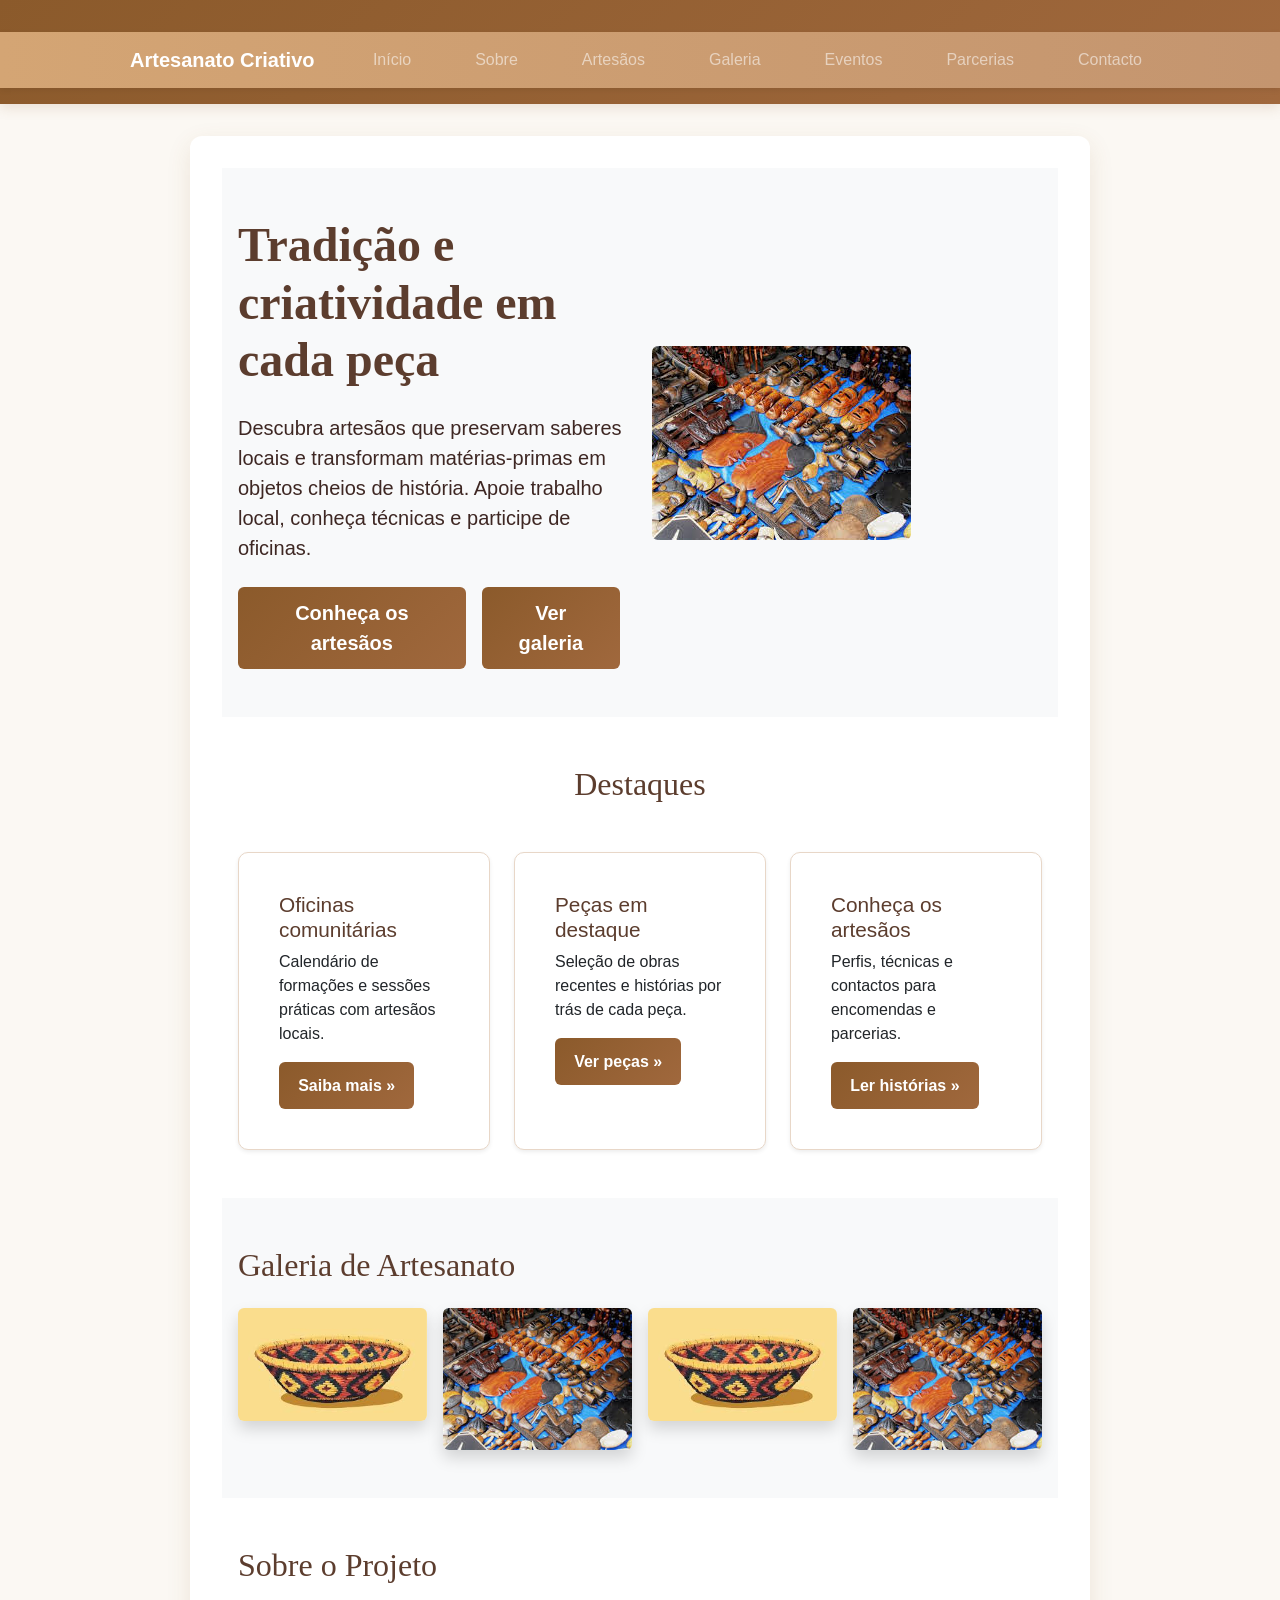
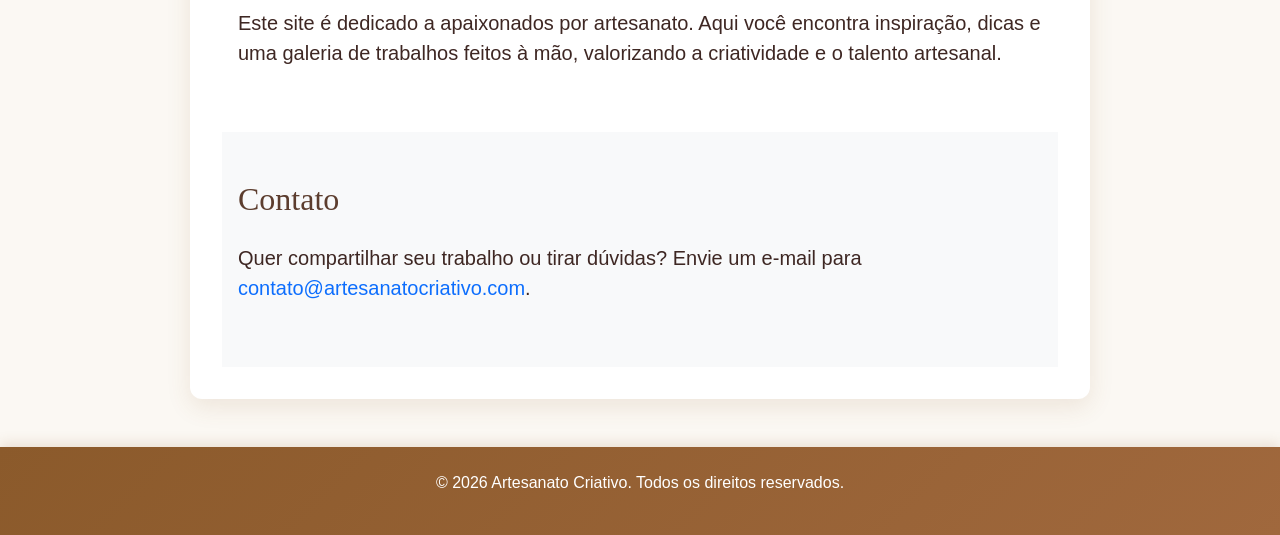
==== index.html @ c6c79a0e "bom" ====
<!DOCTYPE html>
<html lang="pt-BR">
<head>
    <meta charset="UTF-8">
    <meta name="viewport" content="width=device-width, initial-scale=1.0">
    <title>Artesanato Criativo</title>
    <link href="https://cdn.jsdelivr.net/npm/bootstrap@5.3.0/dist/css/bootstrap.min.css" rel="stylesheet">
    <link rel="stylesheet" href="css/style.css">
</head>
<body>
    <header>
        <nav class="navbar navbar-expand-lg navbar-dark bg-dark">
            <div class="container">
                <a class="navbar-brand fw-bold" href="index.html"> Artesanato Criativo</a>
                <button class="navbar-toggler" type="button" data-bs-toggle="collapse" data-bs-target="#navbarNav" aria-controls="navbarNav" aria-expanded="false" aria-label="Toggle navigation">
                    <span class="navbar-toggler-icon"></span>
                </button>
                <div class="collapse navbar-collapse" id="navbarNav">
                    <ul class="navbar-nav ms-auto">
                        <li class="nav-item"><a class="nav-link" href="index.html">Início</a></li>
                        <li class="nav-item"><a class="nav-link" href="about.html">Sobre</a></li>
                        <li class="nav-item"><a class="nav-link" href="artisans.html">Artesãos</a></li>
                        <li class="nav-item"><a class="nav-link" href="gallery.html">Galeria</a></li>
                        <li class="nav-item"><a class="nav-link" href="events.html">Eventos</a></li>
                        <li class="nav-item"><a class="nav-link" href="partners.html">Parcerias</a></li>
                        <li class="nav-item"><a class="nav-link" href="contact.html">Contacto</a></li>
                    </ul>
                </div>
            </div>
        </nav>
    </header>

    <main>
        <section class="py-5 bg-light">
            <div class="container">
                <div class="row align-items-center">
                    <div class="col-lg-6">
                        <h2 class="display-5 fw-bold mb-4">Tradição e criatividade em cada peça</h2>
                        <p class="lead mb-4">Descubra artesãos que preservam saberes locais e transformam matérias‑primas em objetos cheios de história. Apoie trabalho local, conheça técnicas e participe de oficinas.</p>
                        <div class="d-grid gap-2 d-sm-flex">
                            <a class="btn btn-primary btn-lg px-4" href="artisans.html">Conheça os artesãos</a>
                            <a class="btn btn-outline-secondary btn-lg px-4" href="gallery.html">Ver galeria</a>
                        </div>
                    </div>
                    <div class="col-lg-6">
                        <img src="img/imag4.jfif" alt="Artesã trabalhando com fibras naturais" class="img-fluid rounded">
                    </div>
                </div>
            </div>
        </section>

        <section class="py-5">
            <div class="container">
                <h2 class="text-center mb-5">Destaques</h2>
                <div class="row g-4">
                    <div class="col-md-4">
                        <div class="card h-100 shadow-sm">
                            <div class="card-body">
                                <h3 class="card-title">Oficinas comunitárias</h3>
                                <p class="card-text">Calendário de formações e sessões práticas com artesãos locais.</p>
                                <a href="events.html" class="btn btn-primary">Saiba mais »</a>
                            </div>
                        </div>
                    </div>
                    <div class="col-md-4">
                        <div class="card h-100 shadow-sm">
                            <div class="card-body">
                                <h3 class="card-title">Peças em destaque</h3>
                                <p class="card-text">Seleção de obras recentes e histórias por trás de cada peça.</p>
                                <a href="gallery.html" class="btn btn-primary">Ver peças »</a>
                            </div>
                        </div>
                    </div>
                    <div class="col-md-4">
                        <div class="card h-100 shadow-sm">
                            <div class="card-body">
                                <h3 class="card-title">Conheça os artesãos</h3>
                                <p class="card-text">Perfis, técnicas e contactos para encomendas e parcerias.</p>
                                <a href="artisans.html" class="btn btn-primary">Ler histórias »</a>
                            </div>
                        </div>
                    </div>
                </div>
            </div>
        </section>

        <section id="galeria" class="py-5 bg-light">
            <div class="container">
                <h2 class="mb-4">Galeria de Artesanato</h2>
                <div class="row g-3">
                    <div class="col-md-6 col-lg-3">
                        <img src="img/imag3.jfif" alt="Peça artesanal 1" class="img-fluid rounded shadow">
                    </div>
                    <div class="col-md-6 col-lg-3">
                        <img src="img/imag4.jfif" alt="Peça artesanal 2" class="img-fluid rounded shadow">
                    </div>
                    <div class="col-md-6 col-lg-3">
                        <img src="img/imag3.jfif" alt="Peça artesanal 3" class="img-fluid rounded shadow">
                    </div>
                    <div class="col-md-6 col-lg-3">
                        <img src="img/imag4.jfif" alt="Peça artesanal 4" class="img-fluid rounded shadow">
                    </div>
                </div>
            </div>
        </section>

        <section id="sobre" class="py-5">
            <div class="container">
                <h2 class="mb-4">Sobre o Projeto</h2>
                <p class="lead">Este site é dedicado a apaixonados por artesanato. Aqui você encontra inspiração, dicas e uma galeria de trabalhos feitos à mão, valorizando a criatividade e o talento artesanal.</p>
            </div>
        </section>

        <section id="contato" class="py-5 bg-light">
            <div class="container">
                <h2 class="mb-4">Contato</h2>
                <p class="lead">Quer compartilhar seu trabalho ou tirar dúvidas? Envie um e-mail para <a href="mailto:contato@artesanatocriativo.com" class="text-decoration-none">contato@artesanatocriativo.com</a>.</p>
            </div>
        </section>
    </main>
    
    <footer class="bg-dark text-white text-center py-4 mt-5">
        <div class="container">
            <p>&copy; 2026 Artesanato Criativo. Todos os direitos reservados.</p>
        </div>
    </footer>

    <script src="https://cdn.jsdelivr.net/npm/bootstrap@5.3.0/dist/js/bootstrap.bundle.min.js"></script>
</body>
</html>
---- css/style.css ----
body {
    font-family: 'Segoe UI', Tahoma, Geneva, Verdana, sans-serif;
    background: #FBF8F3;
    margin: 0;
    padding: 0;
    color: #3E2723;
}

header {
    background: linear-gradient(135deg, #8B5A2B 0%, #A0683D 100%);
    color: #fff;
    padding: 2rem 0 1rem 0;
    text-align: center;
    box-shadow: 0 4px 12px rgba(139, 90, 43, 0.15);
}

nav {
    background: linear-gradient(to right, #D4A574, #C4956F);
    padding: 1rem 0;
    text-align: center;
    box-shadow: 0 2px 6px rgba(0,0,0,0.08);
}

nav a {
    color: #3E2723;
    text-decoration: none;
    margin: 0 1.5rem;
    font-weight: 600;
    font-size: 1rem;
    transition: color 0.3s ease;
}

nav a:hover {
    color: #C85A54;
}

main {
    max-width: 900px;
    margin: 2rem auto;
    background: #FFF;
    border-radius: 12px;
    box-shadow: 0 8px 24px rgba(139, 90, 43, 0.12);
    padding: 2rem;
}

h1, h2 {
    font-family: 'Brush Script MT', cursive;
    color: #5C3D2E;
}

h3, h4 {
    color: #6D4C41;
}

.gallery {
    display: flex;
    flex-wrap: wrap;
    gap: 1.5rem;
    justify-content: center;
    margin-top: 2rem;
}

.gallery img {
    width: 180px;
    height: 120px;
    object-fit: cover;
    border-radius: 10px;
    box-shadow: 0 4px 12px rgba(139, 90, 43, 0.15);
    transition: all 0.3s ease;
}

.gallery img:hover {
    transform: scale(1.08);
    box-shadow: 0 8px 20px rgba(139, 90, 43, 0.25);
}
footer {
    background: linear-gradient(135deg, #8B5A2B 0%, #A0683D 100%);
    color: #fff;
    text-align: center;
    padding: 2rem 0;
    margin-top: 3rem;
    font-size: 1rem;
    box-shadow: 0 -4px 12px rgba(139, 90, 43, 0.15);
}

ul li a:hover{
    color: #C85A54;
    background-color: transparent;
}

/* Layout container usado nas páginas */
.container {
    max-width: 1100px;
    margin: 0 auto;
    padding: 0 1rem;
}

/* Hero (seção inicial) */
.hero {
    display: flex;
    gap: 2.5rem;
    align-items: center;
    padding: 2.5rem 0;
}
.hero-content h2 {
    margin: 0 0 0.75rem 0;
    font-size: 2.2rem;
    color: #5C3D2E;
}
.hero-content p {
    margin: 0.75rem 0 1.5rem 0;
    color: #6D4C41;
    line-height: 1.6;
    font-size: 1.05rem;
}
.hero-figure img {
    width: 420px;
    max-width: 40vw;
    height: auto;
    border-radius: 12px;
    box-shadow: 0 8px 24px rgba(139, 90, 43, 0.2);
    transition: transform 0.3s ease;
}
.hero-figure img:hover {
    transform: scale(1.02);
}

/* Botões */
.btn {
    display: inline-block;
    background: linear-gradient(135deg, #8B5A2B, #A0683D);
    color: #fff;
    padding: 0.7rem 1.2rem;
    border-radius: 6px;
    text-decoration: none;
    margin-right: 0.5rem;
    font-weight: 600;
    transition: all 0.3s ease;
    border: none;
    cursor: pointer;
}
.btn:hover { 
    transform: translateY(-2px);
    box-shadow: 0 6px 16px rgba(139, 90, 43, 0.25);
}
.btn-secondary {
    display: inline-block;
    background: transparent;
    color: #8B5A2B;
    border: 2.5px solid #8B5A2B;
    padding: 0.6rem 1.1rem;
    border-radius: 6px;
    text-decoration: none;
    font-weight: 600;
    transition: all 0.3s ease;
}
.btn-secondary:hover { 
    background: #8B5A2B;
    color: #fff;
}

/* Destaques / cards */
.highlights .cards,
.cards {
    display: flex;
    gap: 1.5rem;
    flex-wrap: wrap;
}
.card {
    background: #FFF;
    border: 1.5px solid #E8D7C8;
    padding: 1.5rem;
    border-radius: 10px;
    flex: 1 1 280px;
    box-shadow: 0 4px 12px rgba(139, 90, 43, 0.08);
    transition: all 0.3s ease;
}
.card:hover {
    transform: translateY(-4px);
    box-shadow: 0 8px 20px rgba(139, 90, 43, 0.15);
    border-color: #C85A54;
}
.card h3 { 
    margin-top: 0; 
    color: #5C3D2E;
    font-size: 1.3rem;
}
.card img { 
    width: 100%; 
    height: auto; 
    border-radius: 8px; 
    display: block;
    margin-bottom: 1rem;
}
.card .role { 
    font-weight: 700; 
    color: #C85A54;
    margin: 0.5rem 0;
    text-transform: uppercase;
    font-size: 0.85rem;
    letter-spacing: 1px;
}
.card blockquote { 
    font-style: italic; 
    margin: 1rem 0; 
    color: #6D4C41;
    padding-left: 1rem;
    border-left: 3px solid #D4A574;
}
.card ul { 
    padding-left: 1.3rem; 
    margin: 0.75rem 0;
    color: #555;
}

/* Seção Sobre */
.about-grid {
    display: grid;
    grid-template-columns: 1fr 1fr;
    gap: 2.5rem;
    align-items: center;
    margin: 2rem 0;
}
.about-grid div { 
    flex: 1;
}
.about-grid h3, .about-grid h4 {
    color: #5C3D2E;
}
figure { 
    margin: 0;
}
figure figcaption {
    font-size: 0.9rem;
    color: #6D4C41;
    text-align: center;
    margin-top: 0.75rem;
    font-style: italic;
    font-weight: 600;
}

/* Seção Eventos */
.events-grid {
    display: grid;
    grid-template-columns: repeat(auto-fit, minmax(300px, 1fr));
    gap: 1.5rem;
    margin: 2rem 0;
}
.event-card {
    background: linear-gradient(135deg, #FFF9F5, #FBF8F3);
    border: 1.5px solid #E8D7C8;
    padding: 1.5rem;
    border-radius: 10px;
    box-shadow: 0 4px 12px rgba(139, 90, 43, 0.08);
    transition: all 0.3s ease;
    border-left: 5px solid #C85A54;
}
.event-card:hover {
    transform: translateY(-4px);
    box-shadow: 0 8px 20px rgba(139, 90, 43, 0.15);
}
.event-card h3 { 
    margin-top: 0; 
    color: #5C3D2E;
    font-size: 1.15rem;
}
.event-date {
    font-weight: 700;
    color: #C85A54;
    margin: 0.75rem 0;
    font-size: 1rem;
}
.event-location {
    color: #7a5236;
    margin: 0.75rem 0;
    font-weight: 600;
}
.event-card ul { 
    padding-left: 1.3rem; 
    margin: 1rem 0;
    color: #555;
}
.event-card ul li { 
    margin: 0.35rem 0;
}

/* Seção Galeria */
.gallery-category {
    margin: 2.5rem 0;
    padding: 2rem;
    background: linear-gradient(135deg, #FFF9F5, #FBF8F3);
    border-left: 5px solid #C85A54;
    border-radius: 10px;
    box-shadow: 0 4px 12px rgba(139, 90, 43, 0.08);
}
.gallery-category h4 {
    margin-top: 0;
    color: #5C3D2E;
    font-size: 1.3rem;
}
.gallery-grid {
    display: grid;
    grid-template-columns: repeat(auto-fit, minmax(200px, 1fr));
    gap: 1.5rem;
    margin: 1.5rem 0;
}
.gallery-item {
    position: relative;
    cursor: pointer;
    border: none;
    padding: 0;
    background: none;
    transition: all 0.3s ease;
}
.gallery-item img {
    width: 100%;
    height: 220px;
    object-fit: cover;
    border-radius: 10px;
    box-shadow: 0 4px 12px rgba(139, 90, 43, 0.15);
    transition: transform 0.3s, box-shadow 0.3s;
}
.gallery-item:hover img {
    transform: scale(1.08);
    box-shadow: 0 8px 20px rgba(200, 90, 84, 0.25);
}
.gallery-item figcaption {
    font-size: 0.9rem;
    color: #6D4C41;
    margin-top: 0.75rem;
    text-align: center;
    font-weight: 600;
}
.gallery-info {
    background: linear-gradient(135deg, #FFF9F5, #FBF8F3);
    padding: 2rem;
    border-radius: 10px;
    margin-top: 2rem;
    border: 1.5px solid #E8D7C8;
}
.gallery-info h3 { 
    margin-top: 0;
    color: #5C3D2E;
}

/* Responsividade */
@media (max-width: 800px) {
    .hero { 
        flex-direction: column-reverse; 
        text-align: center;
        gap: 1.5rem;
    }
    .hero-content h2 {
        font-size: 1.6rem;
    }
    .hero-figure img { 
        max-width: 90%; 
    }
    .cards { 
        flex-direction: column; 
    }
    .about-grid { 
        grid-template-columns: 1fr; 
    }
    .events-grid { 
        grid-template-columns: 1fr; 
    }
    nav a {
        margin: 0 1rem;
        font-size: 0.95rem;
    }
}
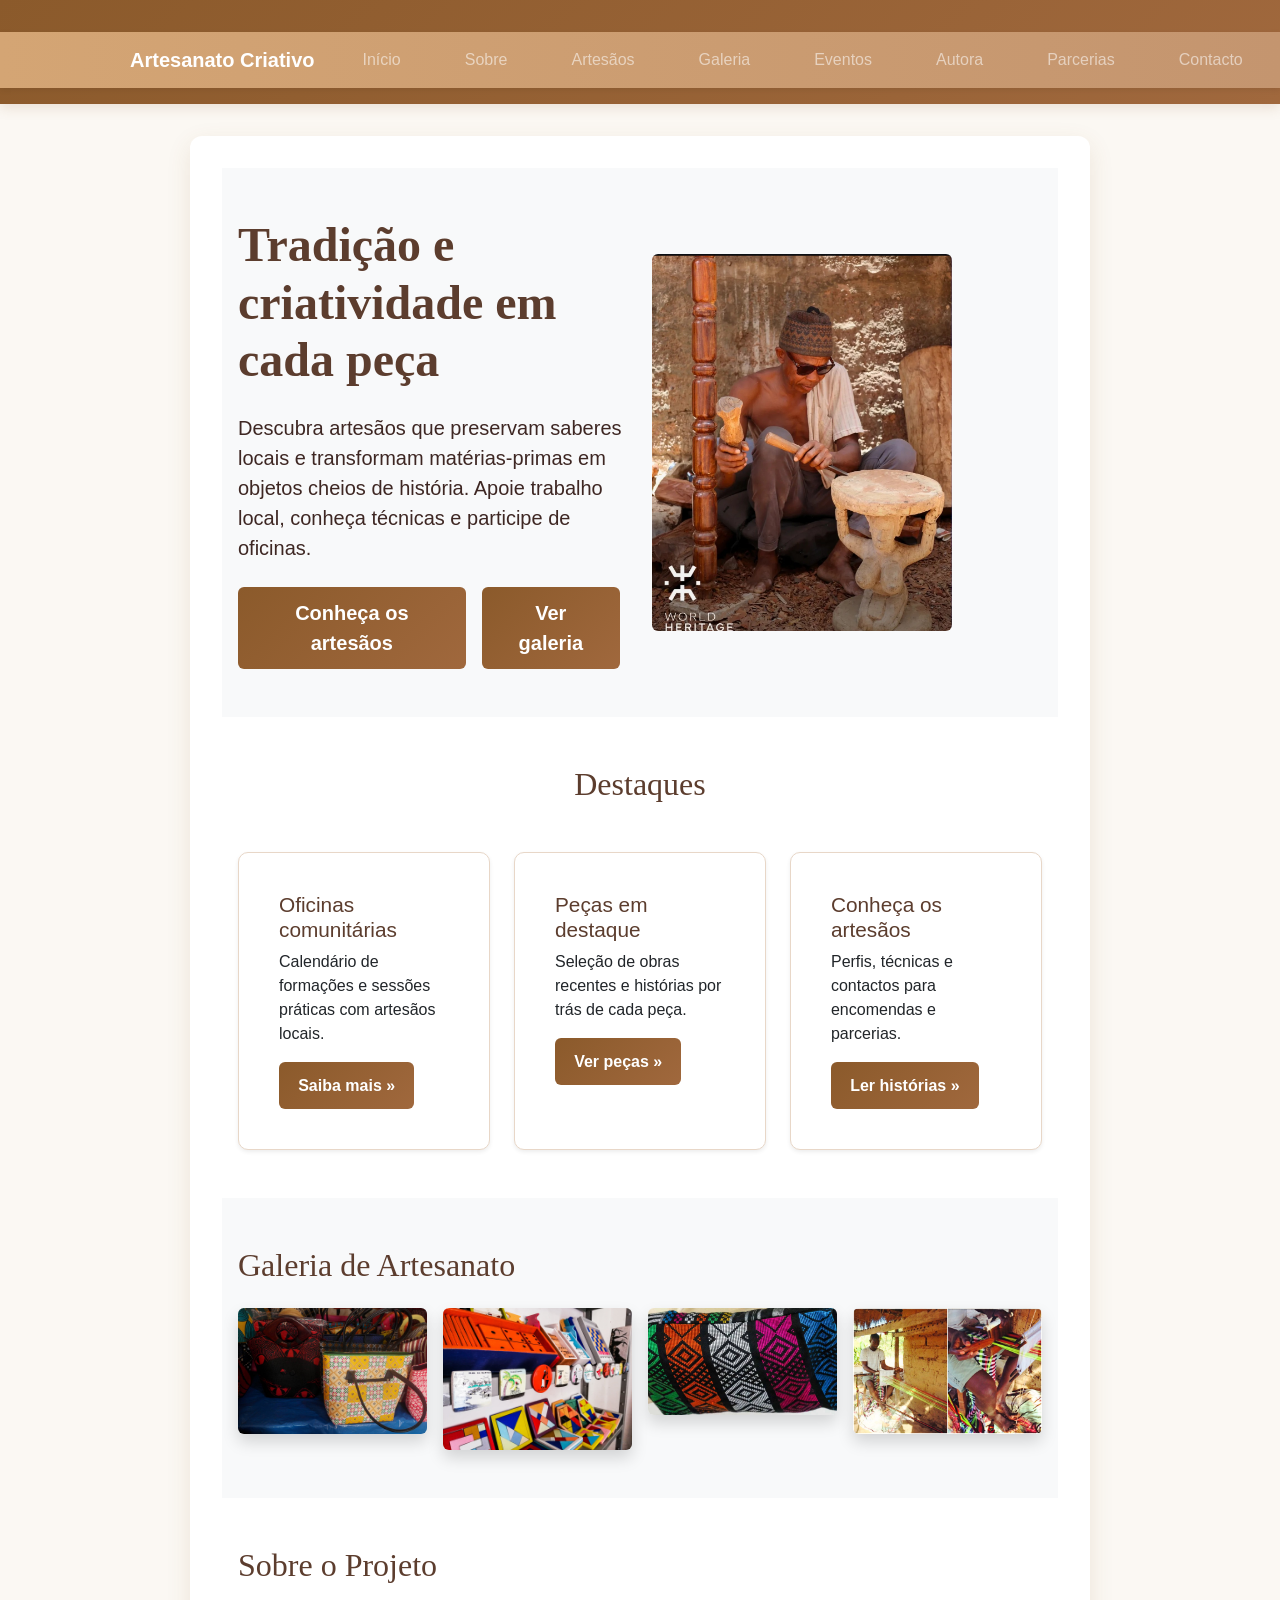
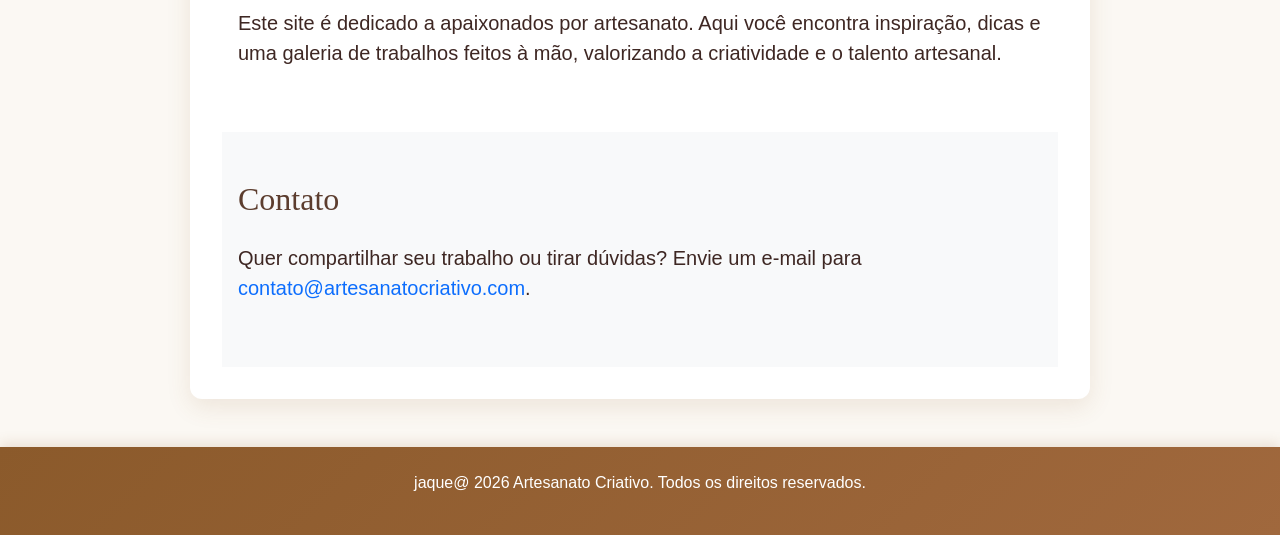
==== commit 2a9762a2: "jaqueline" ====
--- a/index.html
+++ b/index.html
@@ -11,7 +11,7 @@
     <header>
         <nav class="navbar navbar-expand-lg navbar-dark bg-dark">
             <div class="container">
-                <a class="navbar-brand fw-bold" href="index.html"> Artesanato Criativo</a>
+                <a class="navbar-brand fw-bold" href="index.html">Artesanato Criativo</a>
                 <button class="navbar-toggler" type="button" data-bs-toggle="collapse" data-bs-target="#navbarNav" aria-controls="navbarNav" aria-expanded="false" aria-label="Toggle navigation">
                     <span class="navbar-toggler-icon"></span>
                 </button>
@@ -22,8 +22,10 @@
                         <li class="nav-item"><a class="nav-link" href="artisans.html">Artesãos</a></li>
                         <li class="nav-item"><a class="nav-link" href="gallery.html">Galeria</a></li>
                         <li class="nav-item"><a class="nav-link" href="events.html">Eventos</a></li>
+                        <li class="nav-item"><a class="nav-link" href="Jaqui.html">Autora</a></li>
                         <li class="nav-item"><a class="nav-link" href="partners.html">Parcerias</a></li>
                         <li class="nav-item"><a class="nav-link" href="contact.html">Contacto</a></li>
+                         <li class="nav-item"><a class="nav-link"href="AUTORA.html">AUTORA</a></li>
                     </ul>
                 </div>
             </div>
@@ -35,6 +37,7 @@
             <div class="container">
                 <div class="row align-items-center">
                     <div class="col-lg-6">
+
                         <h2 class="display-5 fw-bold mb-4">Tradição e criatividade em cada peça</h2>
                         <p class="lead mb-4">Descubra artesãos que preservam saberes locais e transformam matérias‑primas em objetos cheios de história. Apoie trabalho local, conheça técnicas e participe de oficinas.</p>
                         <div class="d-grid gap-2 d-sm-flex">
@@ -43,7 +46,7 @@
                         </div>
                     </div>
                     <div class="col-lg-6">
-                        <img src="img/imag4.jfif" alt="Artesã trabalhando com fibras naturais" class="img-fluid rounded">
+                        <img src="img/obra artesão.jpg" alt="Artesã trabalhando com fibras naturais" class="img-fluid rounded" width="300px" height="300px">
                     </div>
                 </div>
             </div>
@@ -89,16 +92,16 @@
                 <h2 class="mb-4">Galeria de Artesanato</h2>
                 <div class="row g-3">
                     <div class="col-md-6 col-lg-3">
-                        <img src="img/imag3.jfif" alt="Peça artesanal 1" class="img-fluid rounded shadow">
+                        <img src="img/bolsas artesão 2.jpg" alt="Peça artesanal 1" class="img-fluid rounded shadow">
                     </div>
                     <div class="col-md-6 col-lg-3">
-                        <img src="img/imag4.jfif" alt="Peça artesanal 2" class="img-fluid rounded shadow">
+                        <img src="img/quadros artesana.jpg" alt="Peça artesanal 2" class="img-fluid rounded shadow">
                     </div>
                     <div class="col-md-6 col-lg-3">
-                        <img src="img/imag3.jfif" alt="Peça artesanal 3" class="img-fluid rounded shadow">
+                        <img src="img/pano-de-pente.webp" alt="Peça artesanal 3" class="img-fluid rounded shadow">
                     </div>
                     <div class="col-md-6 col-lg-3">
-                        <img src="img/imag4.jfif" alt="Peça artesanal 4" class="img-fluid rounded shadow">
+                        <img src="img/panu-di-pinti-guiné-bissau-1-1.jpg" alt="Peça artesanal 4" class="img-fluid rounded shadow">
                     </div>
                 </div>
             </div>
@@ -118,10 +121,10 @@
             </div>
         </section>
     </main>
-    
+
     <footer class="bg-dark text-white text-center py-4 mt-5">
         <div class="container">
-            <p>&copy; 2026 Artesanato Criativo. Todos os direitos reservados.</p>
+            <p>jaque@ 2026 Artesanato Criativo. Todos os direitos reservados.</p>
         </div>
     </footer>
 
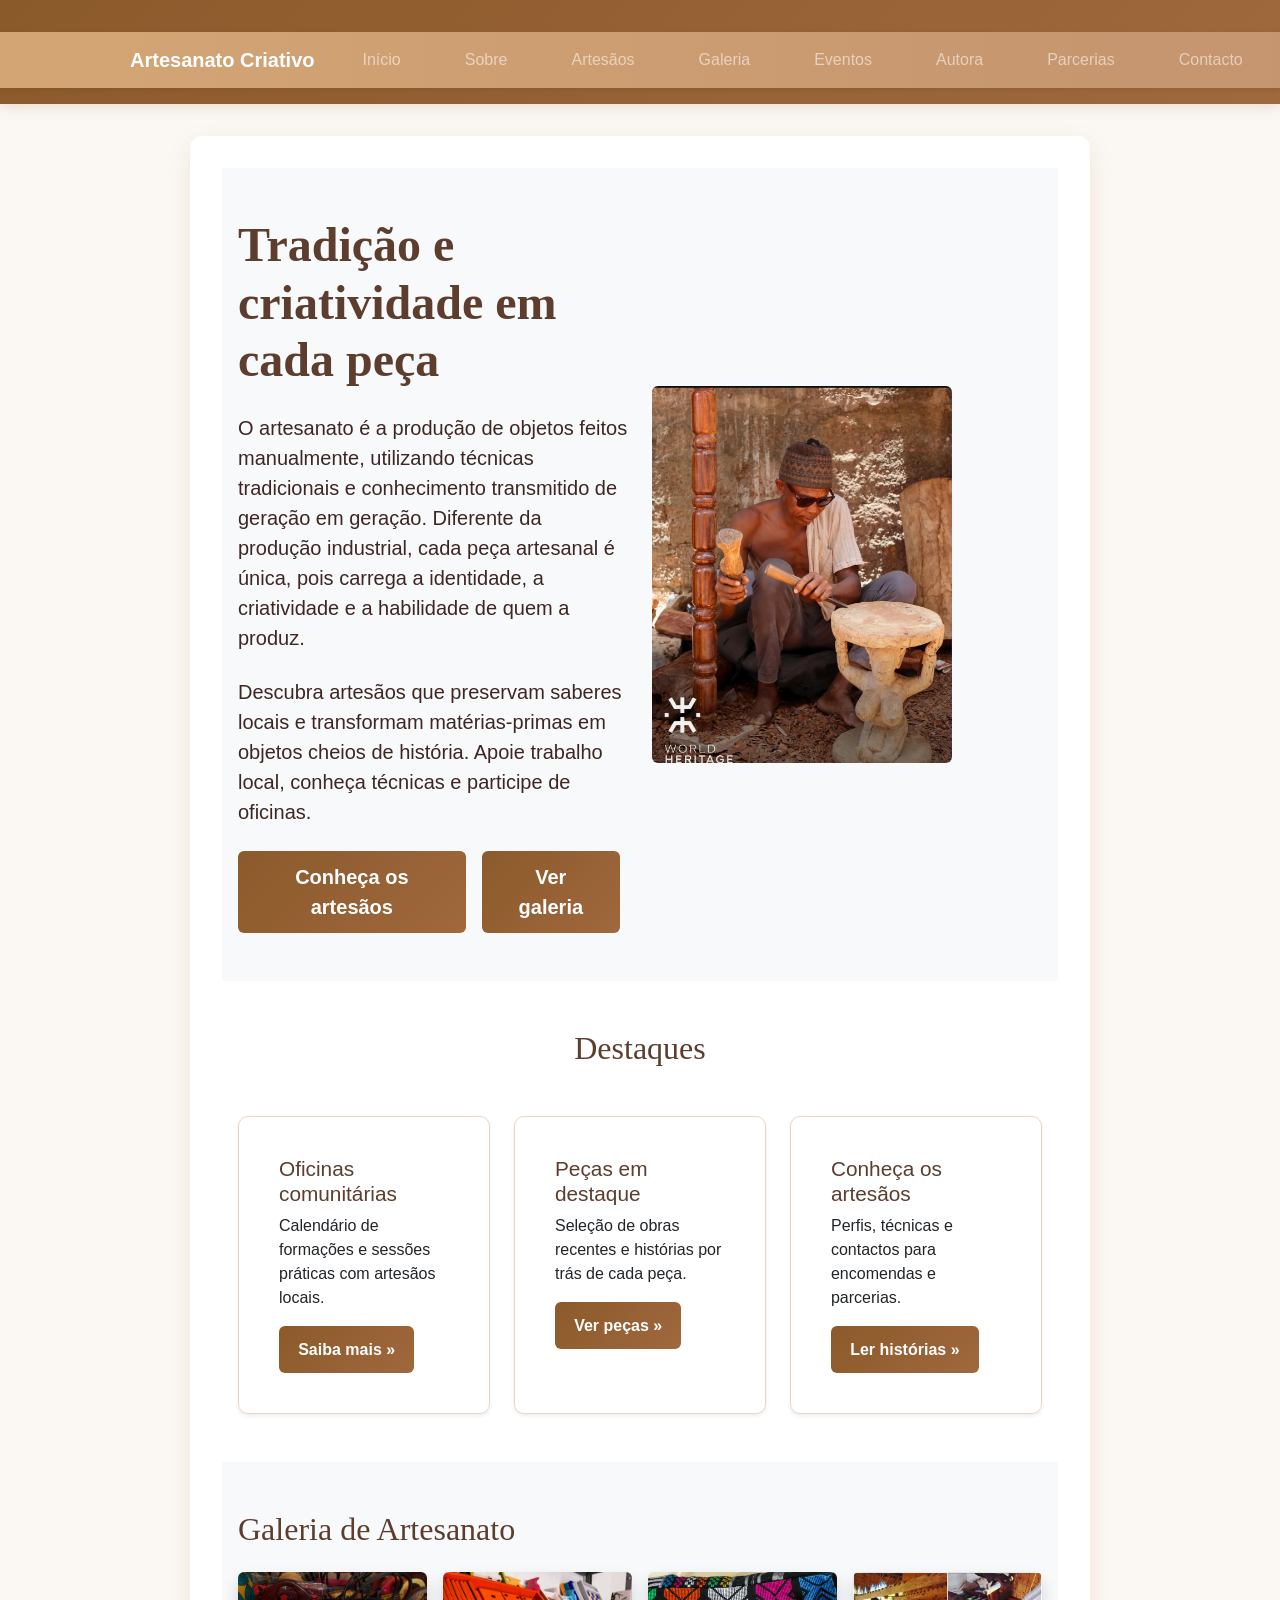
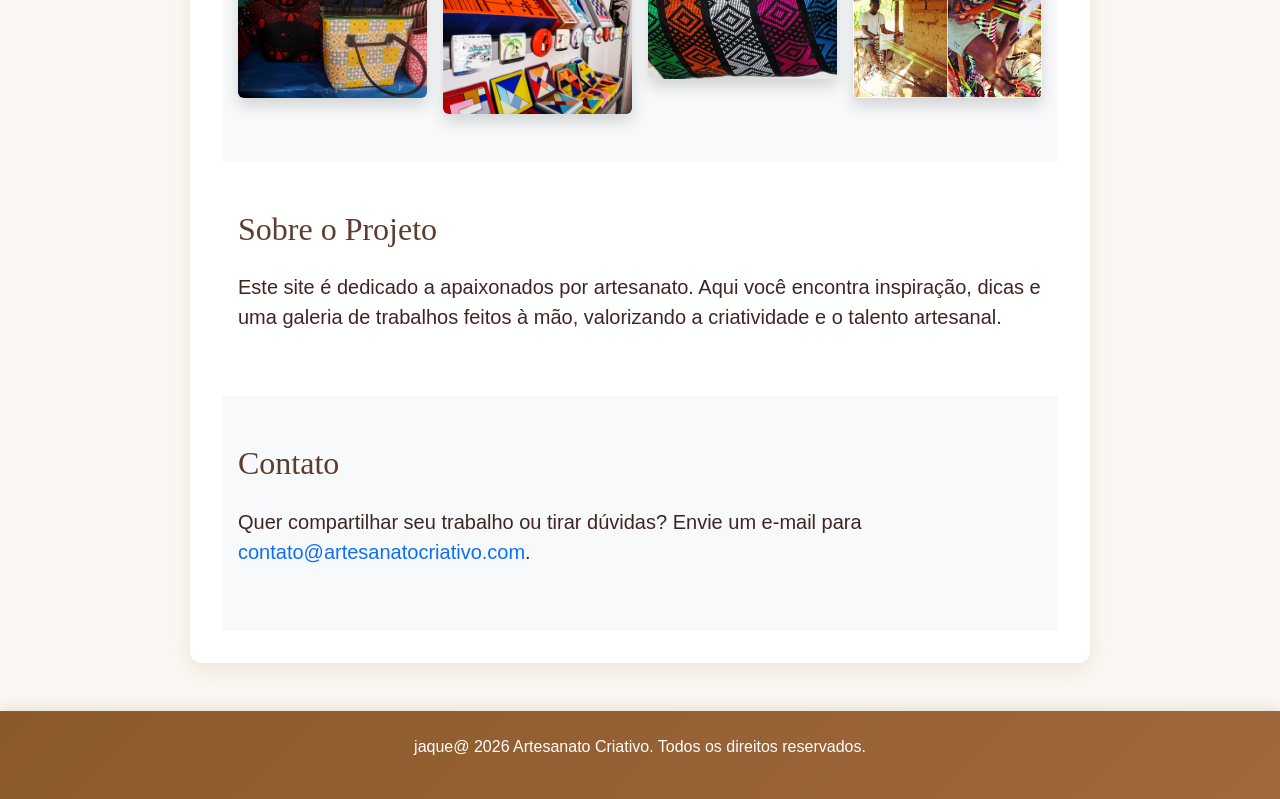
==== commit cb70e54b: "ja" ====
--- a/index.html
+++ b/index.html
@@ -39,6 +39,7 @@
                     <div class="col-lg-6">
 
                         <h2 class="display-5 fw-bold mb-4">Tradição e criatividade em cada peça</h2>
+                        <p class="lead mb-4">O artesanato é a produção de objetos feitos manualmente, utilizando técnicas tradicionais e conhecimento transmitido de geração em geração. Diferente da produção industrial, cada peça artesanal é única, pois carrega a identidade, a criatividade e a habilidade de quem a produz.</p>
                         <p class="lead mb-4">Descubra artesãos que preservam saberes locais e transformam matérias‑primas em objetos cheios de história. Apoie trabalho local, conheça técnicas e participe de oficinas.</p>
                         <div class="d-grid gap-2 d-sm-flex">
                             <a class="btn btn-primary btn-lg px-4" href="artisans.html">Conheça os artesãos</a>
